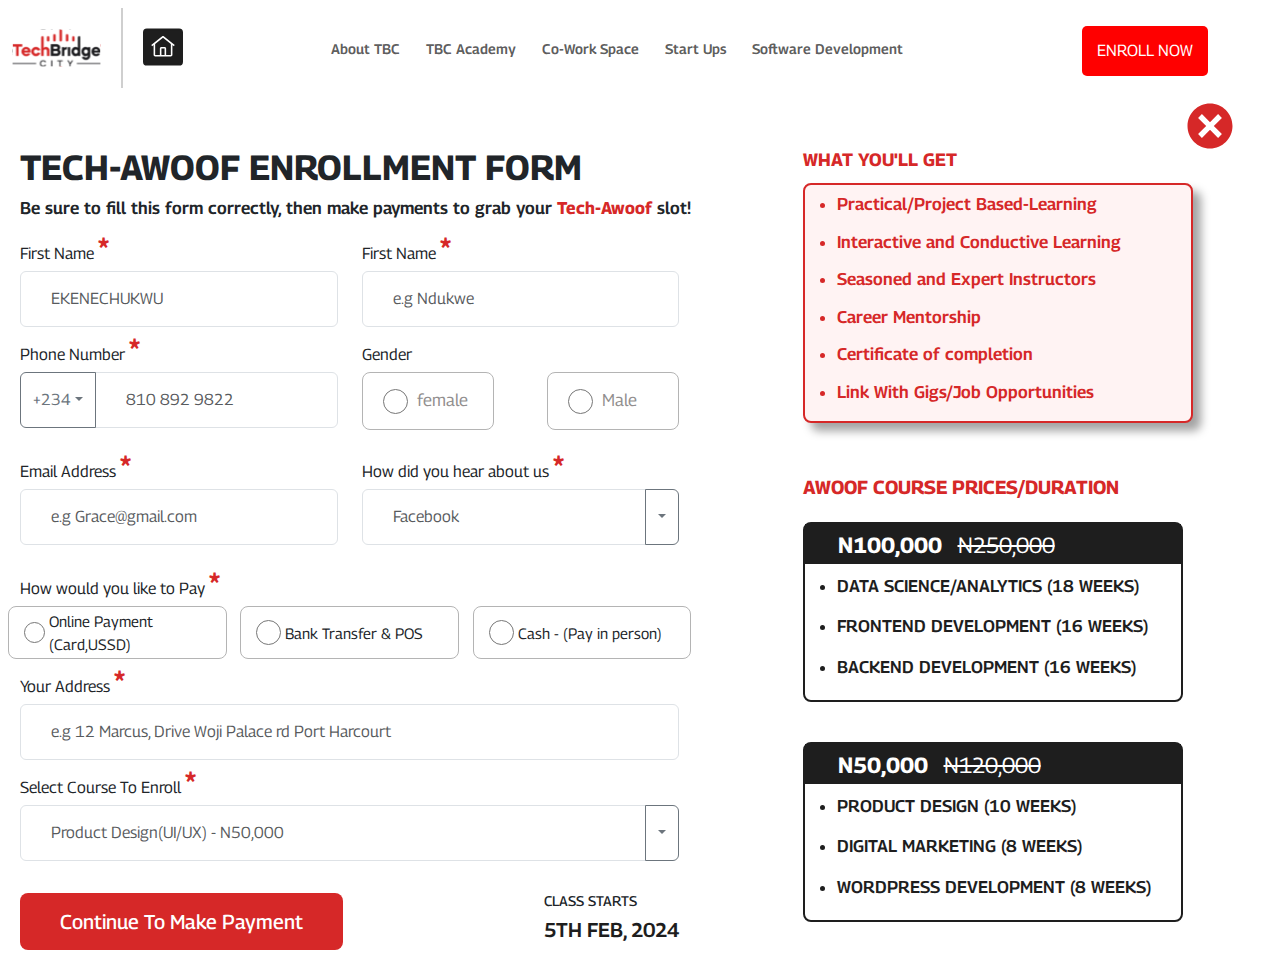
==== awoof.html @ 62640b0f "second modal done" ====
<!DOCTYPE html>
<html lang="en">
<head>
    <meta charset="UTF-8">
    <meta name="viewport" content="width=device-width, initial-scale=1.0">
    <title>Tech-Awoof Enrollment Form</title>
    <link rel="stylesheet" href="./assets/bootstrap/css/bootstrap.min.css" />
	<link rel="stylesheet" href="https://cdnjs.cloudflare.com/ajax/libs/font-awesome/4.7.0/css/font-awesome.min.css">
	<link rel="stylesheet" href="./assets/fontawesome-free-6.1.1-web/css/all.min.css">
    <link href='https://fonts.googleapis.com/css?family=Georama' rel='stylesheet'>
    <script src="https://cdn.jsdelivr.net/npm/@popperjs/core@2.11.8/dist/umd/popper.min.js" integrity="sha384-I7E8VVD/ismYTF4hNIPjVp/Zjvgyol6VFvRkX/vR+Vc4jQkC+hVqc2pM8ODewa9r" crossorigin="anonymous"></script>
    <script src="./assets/bootstrap/js/bootstrap.min.js"></script>
    
    <link rel="stylesheet" href="awoof.css">
    <!-- <link rel="stylesheet" type="text/css" href="./style.css"> -->
</head>
<body>
    <nav class="navbar navbar-expand-lg background">
		<div class="container-fluid">
		  <div class="logo-div"><img src="images/TBC logo.svg" class="logo"></div>
		  <div class="icon-div"><img src="images/Bottons.svg" class="home-icon"></div>
		  <button class="navbar-toggler" type="button" data-bs-toggle="collapse" data-bs-target="#navbarSupportedContent" aria-controls="navbarSupportedContent" aria-expanded="false" aria-label="Toggle navigation">
			<span class="navbar-toggler-icon"></span>
		  </button>
		  <div class="collapse navbar-collapse" id="navbarSupportedContent">
			<ul class="navbar-nav mx-auto mb-2 mb-lg-0">
			  <li class="nav-item">
				<a class="nav-link about" aria-current="page" href="#">About TBC</a>
			  </li>
			  <li class="nav-item">
				<a class="nav-link" href="#">TBC Academy</a>
			  </li>
			  </li>
			  <li class="nav-item">
				<a class="nav-link work-space" href="#">Co-Work Space</a>
			  </li>
			  <li class="nav-item">
				<a class="nav-link start-ups" href="#">Start Ups</a>
			  </li>
			  <li class="nav-item">
				<a class="nav-link software-dev" href="#">Software Development</a>
			  </li>
			</ul>
			<div class="button-div"><button class="button">ENROLL NOW</button></div>
		  </div>
		</div>
		
	</nav>

    <div class="main">
        <div class="section-one">
            <h3 class="awoof-form">TECH-AWOOF ENROLLMENT FORM</h3>
            <h5 class="awoof-sub-text">Be sure to fill this form correctly, then make payments to grab your <span class="inline-text">Tech-Awoof</span> slot!</h5>

            <div class="form-div">
                <form class="form">
                    <div class="row justify-content-between">
                        <div class="col-6">
                            <label for="fname" class="label">First Name <span class="star">*</span></label>
                            <input type="text" name="firstname" placeholder="EKENECHUKWU " class="firstname form-control">
                        </div>
                        <div class="col-6">
                            <label for="fname" class="label">First Name <span class="star">*</span></label>
                            <input type="text" name="lastname" placeholder="e.g Ndukwe " class="firstname form-control">
                        </div>

                        <div class="col-6">
                            <label for="fname" class="label">Phone Number <span class="star">*</span></label>
                            <div class="input-group mb-3">
                                <button class="btn btn-outline-secondary dropdown-toggle"type="button" data-bs-toggle="dropdown" aria-expanded="false">+234</button>
                                <ul class="dropdown-menu">
                                  <li><a class="dropdown-item" href="#">Action</a></li>
                                  <li><a class="dropdown-item" href="#">Another action</a></li>
                                  <li><a class="dropdown-item" href="#">Something else here</a></li>
                                  <li><hr class="dropdown-divider"></li>
                                  <li><a class="dropdown-item" href="#">Separated link</a></li>
                                </ul>
                                <input type="number" class="form-control" aria-label="Text input with dropdown button" placeholder="810 892 9822">
                              </div>  
                        </div>

                        <div class="col-6">
                            <label for="fname" class="label">Gender <span class="star hidden">*</span></label>

                            <div class="col-12 d-flex justify-content-between">
                                <div class=" col-5 gender-div">
                                    <input type="radio" name="gender" value="female" >
                                    <Span class="gender">female</Span>
                                </div>
                                <div class=" col-5 gender-div ">
                                    <input type="radio" name="gender" value="female" >
                                    <Span class="gender">Male</Span>
                                </div>
                            </div>

                        </div>

                        <div class="col-6">
                            <label for="fname" class="label">Email Address <span class="star">*</span></label>
                            <input type="email" name="email" placeholder="e.g Grace@gmail.com " class="email-input form-control">
                        </div>

                        <div class="col-6">
                            <label for="fname" class="label">How did you hear about us <span class="star">*</span></label>
                            <div class="input-group mb-3"> 
                                <input type="number" class="form-control" aria-label="Text input with dropdown button" placeholder="Facebook">
                                <button class="btn btn-outline-secondary dropdown-toggle"type="button" data-bs-toggle="dropdown" aria-expanded="false"></button>
                                <ul class="dropdown-menu">
                                  <li><a class="dropdown-item" href="#">IG</a></li>
                                  <li><a class="dropdown-item" href="#">Twitter</a></li>
                                  <li><a class="dropdown-item" href="#">Something else here</a></li>
                                  <li><hr class="dropdown-divider"></li>
                                  <li><a class="dropdown-item" href="#">Separated link</a></li>
                                </ul>
                               
                              </div>  
                        </div> 

                        <label for="fname" class="label">How would you like to Pay <span class="star">*</span></label>
                        <div class=" col-3 pay-div d-flex align-items-center" >
                            <input type="radio" name="gender" value="female" >
                            <Span class="payment-method ms-1">Online Payment (Card,USSD)</Span>
                        </div>
                        <div class=" col-3 pay-div d-flex align-items-center ">
                            <input type="radio" name="gender" value="female" >
                            <Span class="payment-method ms-1">Bank Transfer & POS</Span>
                        </div>
                        <div class=" col-3 pay-div d-flex align-items-center">
                            <input type="radio" name="gender" value="female" >
                            <Span class="payment-method ms-1">Cash - (Pay in person)</Span>
                        </div>

                         <div class="col-12">
                            <label for="fname" class="label">Your Address <span class="star">*</span></label>
                            <input type="text" name="firstname" placeholder="e.g 12 Marcus, Drive Woji Palace rd Port Harcourt " class="address form-control">
                        </div> 

                        <div class="col-12">
                            <label for="fname" class="label">Select Course To Enroll <span class="star">*</span></label>
                            <div class="input-group mb-3"> 
                                <input type="number" class="form-control" aria-label="Text input with dropdown button" placeholder="Product Design(UI/UX) - N50,000">
                                <button class="btn btn-outline-secondary dropdown-toggle"type="button" data-bs-toggle="dropdown" aria-expanded="false"></button>
                                <ul class="dropdown-menu">
                                  <li><a class="dropdown-item" href="#">Frontend Development</a></li>
                                  <li><a class="dropdown-item" href="#">Backend Development</a></li>
                                  <li><a class="dropdown-item" href="#">Data Science/Analytics</a></li>
                                  <li><a  class="dropdown-divider" href="#"></a></li>
                                  <li><a class="dropdown-item" href="#"></a></li>
                                </ul>
                               
                              </div>  
                        </div> 

                        <div class="d-flex justify-content-between mt-3">
                            <button class="continue-button">Continue To Make Payment</button>
                            <div class="">
                                <h5 class="starts">CLASS STARTS</h5>
                                <h4 class="starts-date">5TH FEB, 2024</h4>
                            </div>
                        </div>

                     </div>
                </form>
            </div>
        </div>

        <div class="section-two">
            <div class="close-div"><img src="images/Dell_fill.svg" class="close-icon"></div>
			
			<div class="offer">WHAT YOU'LL GET</div>
			<div class="offer-div">
				<div class="offer-card">
					<ul class="list-div">
						<li class="list">Practical/Project Based-Learning</li>
						<li class="list">Interactive and Conductive Learning</li>
						<li class="list">Seasoned and Expert Instructors</li>
						<li class="list">Career Mentorship</li>
						<li class="list">Certificate of completion</li>
						<li class="list">Link With Gigs/Job Opportunities</li>
					</ul>
				</div>
			</div>

            <div class="awoof-price">AWOOF COURSE PRICES/DURATION</div>
            <div class="awoof-course-div">
                <div class="course-amount"><span class="amount"> <b>N100,000</b></span> <s>N250,000</s> </div>
                <ul class="course-list-ul">
                    <li class="course-list">DATA SCIENCE/ANALYTICS (18 WEEKS)</li>
                    <li class="course-list">FRONTEND DEVELOPMENT (16 WEEKS) </li>
                    <li class="course-list">BACKEND DEVELOPMENT (16 WEEKS) </li>
                </ul>
            </div>

            <div class="awoof-course-div">
                <div class="course-amount"><span class="amount"><b>N50,000</b></span> <s>N120,000</s> </div>
                <ul class="course-list-ul">
                    <li class="course-list">PRODUCT DESIGN (10 WEEKS)</li>
                    <li class="course-list">DIGITAL MARKETING (8 WEEKS) </li>
                    <li class="course-list">WORDPRESS DEVELOPMENT (8 WEEKS) </li>
                </ul>
            </div>

        </div>

    </div>
</body>
</html>
---- awoof.css ----
body{
    font-family: Georama;
}
.navbar-collapse{
    padding-right: 60px;
}
.nav-link{
    font-size: 14px;
    font-weight: 600;
}
.nav-item{
    margin-right: 10px;
}
.icon-div{
    margin-left: 20px;
    padding-left: 20px;
    padding-top: 20px;
    width: 40px;
    border-left: 2px solid #cfcfcf;
    height: 80px;
}
.home-icon{
    width: 40px;
}
.button-div{
    margin-top: 15px;
}
.button{
    margin-top: -10px;
    background-color: red;
    color: white;
    padding: 13px 15px;
    border: none;
    text-align: center;
    display: inline-block;
    font-size: 16px;
    text-decoration: none;
    border-radius: 5px;
} 

.main{
    display: flex;
    /* background: purple; */
    min-height: 500px;
}
.section-one{
    width: 60%;
    padding-top: 50px;
    padding-left: 20px;
}
.awoof-form{
    font-size: 35px;
    font-weight: 700;
}
.awoof-sub-text{
    font-size: 17px;
    font-weight: 600;
    margin-top: 10px !important;
}
.form-div{
    width: 90%;
}
.inline-text{
    color: #d62828;
    font-weight: 700;
}
.label{
    font-size: 16px;
}
.star{
    font-size: 30px;
    font-weight: 700;
    color: #d62828;
}
.hidden{
    visibility: hidden;
}
input[type=text]{
    padding: 15px 30px;
    /* border-radius: 8px;
    color: #d62828;
    box-sizing: border-box;
    font-size: 17px;
    font-weight: 600; */
}
input[type=text]:focus{
    border: 3px solid #d62828;
}
input[type=number]{
    padding: 15px 30px;
    /* border-radius: 8px;
    color: #d62828;
    box-sizing: border-box;
    font-size: 17px;
    font-weight: 600; */
}
input::-webkit-outer-spin-button,
input::-webkit-inner-spin-button {
  -webkit-appearance: none;
  margin: 0;
}
.gender-div{
    border: 1px solid #b4b4b4;
    padding: 15px 20px;
    border-radius: 8px;
}
input[type="radio"]{
    height: 25px;
    width: 25px;
    vertical-align: middle;
}
.gender{
    font-size: 17px;
    margin-left: 5px;
    color: #918e8e;
}
.gender-div :focus{
    background: #fff3f3;
    border: 2px solid #d62828;
}
input[type=email]{
    padding: 15px 30px;
}
.col-3.pay-div{
    width: 32%;
}
.pay-div{
    border: 1px solid #b4b4b4;
    padding: 3px 15px;
    border-radius: 8px;
}
.payment-method{
    /* background: red; */
    font-size: 15px;
}
.address{
    padding: 15px 30px;
    /* width: 100%; */
}
.continue-button{
    padding: 5px 40px;
    background: #d62828;
    border: none;
    border-radius: 8px;
    text-decoration: none;
    color: #fff;
    font-weight: 500;
    font-size: 20px;
}
.starts{
    font-size: 14px;
}
.starts-date{
    font-weight: 600;
    color: #1e1e1e;
    font-size: 20px;
}
.section-two{
    width: 42%;
    padding-left: 50px;
}
.close-div{
    cursor: pointer;
    float: right;
    padding-right: 40px;
}
.close-icon{
    width: 60px;
}
.offer{
    color: #d62828;
    font-size: 18px;
    font-weight: 700;
    margin-top: 50px;
}
.offer-div{
    padding-top: 10px;
    min-height: 300px;
}
.offer-card{
    width: 390px;
    height: 240px;
    background: #fff3f3;
    padding-top: 5px;
    border: 2px solid #d62828;
    border-radius: 8px;
    box-shadow: 8px 8px 10px #a3a3a3;
}

.list{
    padding-top: 2px;
    margin-bottom: 10px;
    font-size: 17px;
    font-weight: 600;
    color: #d62828;
}
.awoof-price{
    color: #d62828;
    font-weight: 700;
    font-size: 19px;
    margin-bottom: 20px;
}
.awoof-course-div{
    width: 380px;
    height: 180px;
    border-radius: 8px;
    border: 2px solid #1e1e1e;
    margin-bottom: 40px;
}
.amount{
    margin-right: 10px;
}
.course-amount {
    background: #1e1e1e;
    color: #fff;
    height: 40px;
    padding-top: 5px;
    padding-left: 33px;
    /* text-align: center; */
    font-size: 22px;
}
.course-list-ul{
    margin-top: 10px;
}
.course-list{
    margin-bottom: 15px;
    font-size: 17px;
    font-weight: 600;
    color: #1e1e1e;
}
---- style.css ----
/* create a css variABLE CALLED "primary-color" */
:root{
    --primary-color: #d62828;
}
body{
    font-family: Georama;
}
.row>*{
    padding-left: 0!important;
    padding-right: 0!important;
}
.row{
    margin-left: 0!important;
    margin-right: 0!important;
}
a{
    text-decoration: none;
}
.navbar-toggler{
    color: transparent!important;
    border:none;
}

.navbar-toggler-icon{
    background-image: url(images/nav-menu.svg);
}
.background{
    height: 80px;
    /* background: red; */
}
.logo-div{
    padding-left: 40px;
}
.navbar-collapse{
    padding-right: 60px;
}
.nav-link{
    font-size: 14px;
    font-weight: 600;
}
.nav-item{
    margin-right: 10px;
}
.icon-div{
    margin-left: 20px;
    padding-left: 20px;
    padding-top: 20px;
    width: 40px;
    border-left: 2px solid #cfcfcf;
    height: 80px;
}
.home-icon{
    width: 40px;
}
.button-div{
    margin-top: 15px;
}
.button{
    margin-top: -10px;
    background-color: red;
    color: white;
    padding: 13px 15px;
    border: none;
    text-align: center;
    display: inline-block;
    font-size: 16px;
    text-decoration: none;
    border-radius: 5px;
}
 
.hero-image{
    float: right;
    margin-top: 20px;
    /* margin-left: 80px; */
    padding-left: 100px;
}
.hero-image img{
    width: 85%;
}
.hero-container{
    width: 100%;
    display: flex;
    background: #f8f8f8; 
    min-height: 500px;
    padding: 0 40px;
}
.hero-block{
    padding-top: 30px;
    /* width: 50%; */
    margin-top: 20px;
}

.date{
    background: rgba(214, 40, 40, 0.10);
    color: var(--primary-color);
    font-weight: 600;
    font-size: 18px;
    border-radius: 20px;
    padding: 8px 20px;
    margin-top: 10px;
}


.tech-career{
    margin-top: 20px;
    color: #37474f;
    font-size: 36px;
    font-weight: 600;
}

.sub-text{
    color: #7d7979;
    font-size: 24px;
    font-weight: 500;
}
.hero-button-div{
    display: flex;
    margin-top: 40px;
}
.enroll-button-div{
    margin-right: 20px;
}
.enroll-button, .testimonial-button{
    background-color: var(--primary-color);
    color: white;
    border: none;
    text-align: center;
    font-size: 18px;
    font-weight: 600;
    text-decoration: none;
    border-radius: 8px;
}
.enroll-button{
    padding: 9px 20px;
    align-items: center;
    /* padding: 12px 15px; */
    height: 50px;
    width: 180px;   
}
.testimonial-button{
    justify-content: center;
    color: red;
    border: 1px solid var(--primary-color);
    background: #fae7e7;
    height: 50px;
    width: 220px; 
    display: flex;
    align-items: center;
}
.play-icon{
    width: 25px;
}
.brands{
    width: 70%;
    justify-content: space-between;
}

.brands img{
    width: 90px;
}
.section{
    padding: 70px 40px 0px 40px!important;
}


.section-heading{
    font-size: 36px!important;
    font-weight: 600;
    margin-bottom: 50px;
}

/* Courses Section */
.parent-div-1{
    display: flex;
    min-height: 550px;
    /* width: 100%; */
    /* background-color: red; */
    position: relative;
}
 .product-card{
    background: #F0F0F0;
    border-radius: 10px;
    min-height: 350px;
    /* width: 100%; */
    position: relative;
    /* margin-right: 30px; */
     /* padding-left: 12px;  */
    
} 
.program-title{
    padding-top: 15px;
    color: var(--primary-color);
    font-size: 28px;
    font-weight: bold;
}
.text-sub{
    font-size: 14px;
    line-height: 24px;
    padding-top: 10px;
    font-weight: 600;
    color: #1e1e1e66;
}
.row{
    padding-bottom: 10px;
}

.course-key{
    font-size: 14px!important;
    margin-bottom: 4px!important;
}
.course-value{
    font-size: 14px!important;
}
.grey{
    color: #1e1e1e66;
    font-weight: 600;
}
.bold{
    color: black;
    font-weight: 600;
}


.level{
    font-size: 14px;
}
.money-div{
    display: flex;
}
.price-tag{
    font-size: 22px;
    font-weight: 600;
    margin-right: 10px;
}
.price{
    color: #1e1e1e66;
}
.course-button-div{
    padding-top: 15px;
}
.product-card-btn{
    border-radius: 5px;
    padding: 8px 8px;
    font-weight: 600;
    font-size: 13px;
    border: 1px solid black;
}
.course-button{
    background: #030303;
    color: #ffff;
    text-decoration: none;
    margin-right: 10px;
}
.course-button:hover{
    background: #c00000;
    color: #fff;
}
.learn-button{
    background: #f8f8f8;
    color: black;
}
.learn-button:hover {
    border: 2px solid#d61a1a;
}

.testimony-section{
    font-size: 32px;
    font-weight: 600;
}
.testimony-courses{
    background: #e2e2e2;
    width: 100%;
    display: flex;
    justify-content: center;
    align-items: center;
    border-bottom: 4px solid var(--primary-color);
    height: 100px;
    
    
    /* margin-right: 70px; */
}
.courses{
    font-size: 28px;
    color: #1e1e1e;
    font-weight: 600;
    padding: 10px 40px;
    height: 100%;
    cursor: pointer;
    display: flex;
    justify-content: center;
    align-items: center;
    flex-grow: 1;
    /* make all divs with this class equal and such that sum of their widths will fill up the parent */
    


}
.courses.active, .courses:hover{
    background: var(--primary-color);
    color: #f8f8f8;
}

.testimony-div{
    display: flex;
    justify-content: space-between;
}
.testimony-div:not(:has(.active)) {
    display: none;
}
.testimony-div.active {
    display: flex;
}
.course-testimony-section{
    display: flex;
    width: 100%;
    /* background-color: red; */
    /* padding-left: 40px; */
}
.background-vid{
    display: flex;
    justify-content: center;
    margin-top: 20px;
    background-image: url(images/Background\ 6.svg);
    width: 65%;
}
.arrow-left{
    margin: 110px 30px 0 10px;
    padding-top: 130px;
    padding-left: 40px;
    /* background: red; */
}
.testimonial-videos{
    width: 100%;
}
.vid{
    width: 70%;
    padding-top: 20px;
    display: flex;
    justify-content: center;
    align-items: center;
}
.arrow-right{
    margin: 110px 10px 0 30px;
    padding-top: 130px;
    /* background: yellow; */
}
.student-info{
    width: 35%;
    padding: 15px 20px;
    border-radius: 0px;
    border-left: 3px solid #c0c0c0;
    background-color: #f0f0f0;
    margin-top: 20px;  
    margin-left: 20px;
}

.student-image{
    width: 100%;
}
.name{
    padding-top: 10px;
    font-weight: 600;
}
.design-student{
    background: rgb(246, 250, 0);
    padding: 2px 10px;
    border-radius: 10px;
    font-weight: 500;
}
.react{
    padding-bottom: 10px;
    border-bottom: 1px solid #c0c0c0;
}
.social-media{
    width: 100px;
}
.product-button{
    background: var(--primary-color);
    color: #f8f8f8;
    border-radius: 8px;
    border: none;
    padding: 10px 20px;
}
.product-button:hover{
    background: #030303;
    color: #fff;
}

.offer-section{
    padding-bottom: 40px!important;
    margin-top: 40px;
    background: #030303;
    min-height: 250px;
    width: 100%;
    /* display: flex; */
}
.offer-list{
    display: flex;
    /* padding-top: 30px; */
    /* padding-left: 90px; */
    /* padding: 0 50px; */
    justify-content: center;
    text-align: center;
    
}
.offer-text{
    font-size: 23px;
    color: #f0f0f0;
    padding-top: 5px;
    padding-left: 30px;
}
.offer-div{
    /* margin-right: 100px; */
    padding: 0 30px;
    width: 25%;
}
.write-up{
    color: white;
    font-weight: 600;
    font-size: 16px;
    margin-top: 5px;
}
.offer-image{
    width: 60px
}
.top-project{
    min-height: 500px;
    padding-top: 40px;
    padding-left: 30px;
    /* padding-right: 30px; */
    /* display: flex; */
    /* width: 100%; */
}
.project-heading{
    padding-bottom: 30px;
    font-size: 30px;
    font-weight: 600;
}
.projects-parent{
    /* margin-left: 100px; */
    display: flex;
    justify-content: space-between;
    align-items: center;
    /* background: var(--primary-color); */
    margin-top: 30px;
    width: 100%;
}
.project-box{
    width: 32%!important;
}

.rectangle{
    background: #888888;
    width: 100%;
    height: 300px;
    border-radius: 8px;
}
.project-name{
    padding-top: 10px ;
    color: #060630;
    font-weight: 600;
    font-size: 18px;
}
.project-writeup{
    color:  #37474f;
    padding-bottom: 10px;
}
.view-project{
    border: none;
    padding: 10px 20px;
    border-radius: 5px;
    background-color: #1e1e25;
    color: #f8f8f8;
}
.footer-div{
    margin-top: 30px;
    height: 100px;
    background: #888888;
    display: flex;
    justify-content: center;
    text-align: center;
}

/* Course Detail Modal */

body{
    font-family: Georama;
}
.nav-link{
    font-size: 14px;
    font-weight: 500;
}
.button-div{
    margin-top: 15px;
}
.button{
    margin-top: -10px;
    background-color: red;
    color: white;
    padding: 13px 15px;
    border: none;
    text-align: center;
    display: inline-block;
    font-size: 16px;
    text-decoration: none;
    border-radius: 5px;
} 
.icon-div{
    margin-left: 20px;
    padding-left: 20px;
    padding-top: 20px;
    width: 40px;
    border-left: 2px solid #cfcfcf;
    height: 80px;
}
.home-icon{
    width: 40px;
}
.hero-pop-up{
    display: none;
    padding-top: 15px;
    width: 90%;
    position: fixed;
    right: 0;
    top: 0;
    background-color: #f8f8f8;
    border-left: 1px solid black;
    /* add a scrol bar to scroll vertically within this fixed div */
    overflow-y: scroll;
    max-height: 100vh;
    z-index: 100;
}
.block1{
    width: 58%;
    margin-top: 40px;
    padding-top: 10px;
    padding-left: 20px;
    min-height: 1100px;
}

.design-text{
    color: var(--primary-color);
    font-size: 33px;
    font-weight: 600;
    margin-bottom: 20px;
}
.course-type{
    padding: 10px 0px 0 20px;
    display: flex;
    justify-content: space-between;
    color: #ffff;
    background: rgb(30, 30, 30);
    width: 100%;
    height: 90px;
    border-radius: 10px;
}
.con{
    margin-right: 25px;
}
.sub{
    font-size: 13px;
    font-weight: 500;
    color: #808080;
}
.sub-text.mode{
    font-size: 14px;
    font-weight: 500;
    color: white;
}
.learning-goals{
    margin-top: 30px;
    color: var(--primary-color);
    font-size: 25px;
    font-weight: 600;
}
.goals-div{
    width: 100%;
    min-height: 300px;
    display: flex;
    flex-wrap: wrap;
    justify-content: space-between;

}
.goals-container{
    width: 47%;
    align-items: center;
    display: flex;
    font-size: 12px;
    font-weight: 500;
    color: #808080;
    height: 100px;
    margin-top: -10px;
}

.learn-icon{
    width: 50px;
}
.container-text{
    margin-left: 10px;
    width: 280px;
}
.curriculum{
    display: flex;
    justify-content: space-between;
    align-items: center;
}
.course{
    color: var(--primary-color);
    font-size: 25px;
    font-weight: 600;
}
.download-tag{
    font-size: 19px;
    color: #4b4b4b;
    font-weight: 600;
    text-decoration: underline;
}
.card-div{
    /* background: var(--primary-color); */
    width: 100%;
    min-height: 550px;
    padding-top: 20px;
    display: flex;
   justify-content: space-between;
    flex-wrap: wrap;
    /* margin-bottom: 5px */
}
.card{
    align-items: center;
    text-align: center;
    width: 32%;
    height: 249px;
    border: none;
    background: #dddddd;
    padding-top: 20px;
}
.card-icon{
    margin-bottom: 10px;
}
.user-text{
    font-size: 14px;
    font-weight: 600;
}
.card-text{
    font-size: 13px;
}
.block2{
    width: 50%;
    padding-left: 30px;
    margin-top: 40px;
    padding-top: 10px;
    padding-right: 20px;
    min-height: 1100px;
    position: relative;
}


.block-2-enroll{
    margin-top: 72px;
}

.close-panel{
    height: 50px;
    width: 100%;
    position: fixed;
    top: 0;
    background-color: rgba(42, 10, 10, 0.2);
    z-index: 10000;
}

.close-div{
    height: 50px;
    width: 18%;
    top: 0;
    cursor: pointer;
    float: right;
    padding-right: 40px;
    position: absolute;
    right: 0;
    margin-top: -5px;
}
.close-icon{
    width: 60px;
}
/* .enroll-button-div{
    margin-top: 110px;
    padding-left: 50px;
    
} */
.enroll-button{
    background: var(--primary-color);
    border: none;
    padding: 12px 24px;
    color: #fff;
    border-radius: 5px;
    font-size: 19px;
    font-weight: 500;
}
.offer{
    color: var(--primary-color);
    font-size: larger;
    font-weight: 600;
    margin-top: 50px;
}

#hand-holding-phone{
    /* pin this img tag to the extreem left of the screen */
    position: absolute;
    right: 0;
    bottom: 0;
    height: 550px; 
}

.offer-div{
    padding-top: 10px;
    min-height: 350px;
    padding-left: 50px;
}
.offer-card{
    width: 386px;
    height: 264px;
    background: #fff3f3;
    border: 2px solid var(--primary-color);
    border-radius: 8px;
    box-shadow: 8px 8px 10px #a3a3a3;
}
.list-div{
    margin-top: 20px;
}
.list{
    margin-bottom: 10px;
    font-size: 18px;
    font-weight: 600;
    color: var(--primary-color);
}
.footer-div{
    margin-top: 30px;
    height: 100px;
    background: #888888;
    display: flex;
    justify-content: center;
    text-align: center;
}

@keyframes slideInFromRight {
    0% {
      transform: translateX(100%);
    }
    100% {
      transform: translateX(0);
    }
  }

  @keyframes slideOutToRight {
    0% {
      transform: translateX(0);
    }
    100% {
      transform: translateX(-100%);
    }
  }
  
  #hero-pop-up {
    animation: slideInFromRight 0.5s ease-in-out;
  }
  #hero-pop-up.slide-out {
    animation: slideOutToRight 0.5s ease-in-out;
  }
@media screen and (max-width: 1200px){
    .date{
        font-size: 16px;
    }
    .tech-career {
        color: #37474f;
        font-size: 30px;
    }
    .sub-text {
        font-size: 20px;
    }
   
    .enroll-button, .testimonial-button{
        padding: 10px 20px;
        font-size: 16px;
    }

    /* Courses Section */
    .program-title{
        font-size: 24px;
        font-weight: bold;
    }

    .product-card-btn{
        padding: 7px 5px;
    }
    .course-button{
        margin-right: 6px;
    }

    .price-tag{
        font-size: 20px;
    }

    /* Course Detail modal */
    .design-text{
        font-size: 28px;
    }
    .sub{
        font-size: 12px;
    }
    .sub-text.mode{
        font-size: 12px;
    }

    .offer-card{
        width: 100%;
    }

    .list{
        font-size: 16px;
    }

    #hand-holding-phone{
        height: 480px;
    }
    
}
@media screen and (max-width: 1080px){
    .hero-image img{
        width: 85%;
    }
    .course-button{
        width: 100%;
    }
    .learn-button{
        width: 100%;
    }

    .text-sub{
        font-size: 12px;
        line-height: 20px;
    }
    .card-div .card{
        height: 220px;
    }
    .user-text{
        font-size: 12px;
    }
    .card-text{
        font-size: 12px;
    }
}

@media screen and (max-width: 992px){
    .logo-div{
        padding-left: 20px;
    }
    .hero-container, .section{
        padding-left: 20px;
        padding-right: 20px;
    }
    
    .tech-career {
        font-size: 24px;
    }
    .sub-text {
        font-size: 16px;
    }
    .hero-image{
        padding-left: 120px;
    }
    .hero-image img{
        width: 80%;
    }
    .enroll-button, .testimonial-button{
        height: 45px;
        padding: 8px 16px;
        font-size: 15px;
    }
    .enroll-button{
        width: 150px;   
    }
    .testimonial-button{
        width: 200px; 
    }

    /* Courses Section  */
    .product-card-btn{
        padding: 8px 7px;
        font-size: 12px;
        /* border: 1px solid black; */
    }
    .course-button{
        width: 60%;
    }
    .learn-button{
        width: 34%;
    }
    
    .vid{
        width: 80%;
    }
    .write-up {
        font-size: 15px;
    }

    .design-text{
        font-size: 28px;
    }
    .sub{
        font-size: 11px;
    }
    .sub-text.mode{
        font-size: 11px;
    }
    .goals-container{
        width: 48%;
    }
    .offer-card{
        width: 100%;
        height: 230px;
    }
    .card-div .card {
        padding-right: 3px;
        padding-left: 3px;
        height: 249px;
    }
    .card-text{
       font-size: 11px; 
    }

    .list{
        font-size: 15px;
    }

    #hand-holding-phone{
        height: 480px;
    }
}

@media screen and (max-width: 902px){
    .hero-image{
        padding-left: 80px;
    }
    .hero-image img{
        width: 80%;
    }
    .courses{
        font-size: 22px;
    }

    .rectangle{
        height: 200px;
    }

    .project-name{
        font-size: 16px;
    }
    .project-writeup{
        font-size: 14px;
    }

    .view-project{
        padding: 7px 15px;
    }

    /* Course detail modal */
    #hero-pop-up{
        flex-direction: column;
        max-height: 100vh;

    }
    .block1{
        width: 100%!important;
    }
    
    .course-type{
        width: 90%;
    }
    .sub{
        font-size: 14px;
    }
    .sub-text.mode{
        font-size: 15px;
    }
    .goals-container{
        margin-top: -15px;
    }
    .container-text{
        font-size: 15px;
    }

    .curriculum{
        width: 95%;
    }
    .card-div{
        width: 95%;
    }
    .card-text{
        font-size: 14px;
    }
    .block2{
        width: 100%!important;
        min-height: 500px;
    }
    .block-2-enroll{
        margin-top: 0px;
        width: 100%;
        min-height: 40px;
    }
    .block-2-enroll .enroll-button{
        width: 50%!important;
        position: relative;
        display: block;
    }
    .offer-card{
        width: 40%;
        float: left;
    }
    #hand-holding-phone{
        right: 0;
        bottom: 0;
        /* width: 40%; */
        float:right;
        height: 450px; 
    }
    
}
@media screen and (max-width: 844px){
    .date{
        font-size: 14px;
    }
    .tech-career {
        font-size: 26px;
    }
    .sub-text {
        font-size: 17px;
    }
    
    .offer-div{
        padding: 0 10px;
    }
    .write-up {
        font-size: 14px;
    }
    .enroll-button, .testimonial-button{
        padding: 8px 16px;
        font-size: 14px;
    }

    .hero-image{
        padding-left: 90px;
    }
    .hero-image img{
        width: 100%;
    }
    .testimony-div{
        flex-direction: column;
    }
    .background-vid{
        width: 100%;
    }
    .vid{
        width: 70%;
        padding: 30px;
    }
    .student-info{
        width: 100%;
        border-left: none;
        margin-left: 0;
        padding: 0 0 15px 0;
        border-top-right-radius: 32px!important;
        border-top-left-radius: 32px!important;
    }
    .student-data{
        padding: 15px 20px;
    }

    /* Course detail modal */
    .offer-card{
        width: 50%;
        height: 230px;
    }
}

@media screen and (max-width: 780px){
    .hero-image{
        padding-left: 50px;
    }
}

@media screen and (max-width: 768px){
    .logo-div{
        padding-left: 70px;
    }
    
    .hero-container, .section{
        padding-left:30px!important;
        padding-right:30px!important;
    }
    .hero-container{
        flex-direction: column;
        padding-top: 20px!important;
    }
    
    .section-heading{
        font-size: 30px!important;
    }

    .date{
        font-size: 17px;
    }
    .tech-career {
        font-size: 29px;
    }
    .sub-text {
        font-size: 19px;
    }
    .hero-image{
        padding-left: 0;
    }
    .hero-image img{
        width: 50%;
        display: block;
        margin-left: auto;
        margin-right: auto;
        
    }

    .hero-button-div{
        justify-content: center;
    }

    .brands{
        width: 80%;
        justify-content: space-around;
        margin-left: auto;
        margin-right: auto;
        margin-top: 20px;
    }
    
    .brands img{
        width: 80px;
    }

    /* Courses Section */
    .product-card-btn{
        padding: 8px 6px;
        font-size: 12px;
        border: 1px solid black;
    }
    .course-button{
        width: 63%;
        margin-right: 5px;
    }
    .learn-button{
        width: 33%;
    }

    .program-title{
        font-size: 22px;
    }
    .testimony-courses{
        /* display: block; */
        flex-direction: column;
        min-height: 300px;
    }
    .courses{
        height: 30%;
        width: 100%;
        justify-content:start;
        font-size: 28px;
    }
    /* Course detail modal */
    .close-div{
        
        margin-right: 10px;
    }
    .sub-text.mode, .sub{
        font-size: 13px;
    }
    .container-text{
        font-size: 13px;
    }
    .card-text{
        font-size: 12px;
    }
    #hand-holding-phone{
       
        height: 400px; 
    }
}
@media screen and (max-width: 706px){
    .program-title{
        font-size: 20px;
    }

    /* Courses Section */
    .product-card-btn{
        padding: 8px 8px;
        font-size: 14px;
        border: 1px solid black;
    }
    .course-button{
        width: 100%;
        /* margin-right: 5px; */
    }
    .learn-button{
        width: 100%;
    }

    .testimony-courses{
        min-height: 200px;
    }
    .offer-image{
        width: 50px;
    }
    .write-up{
        font-size: 13px;
    }
}
@media screen and (max-width: 660px){
    .hero-container, .section{
        padding-left:25px!important;
        padding-right:25px!important;
    }

    /* Courses Section */
    .text-sub{
        line-height: 17px;
    }
    .price-tag{
        font-size: 18px;
    }

    .course-value{
        font-size: 12px!important;
    }

    /* Course detail modal */

    .course-type{
        width: 98%;
    }
    .sub-text.mode, .sub{
        font-size: 11px;
    }
    .container-text{
        font-size: 11px;
    }
    .offer-card{
        width: 55%;
        height: 240px;
    }

    .block2{
        min-height: 400px;
    }
    #hand-holding-phone{
       
        height: 350px; 
    }
}

@media screen and (max-width: 576px){
    .logo-div{
        padding-left: 20px;
    }
    .hero-container, .section{
        padding-left:20px!important;
        padding-right:20px!important;
    }
    
    /* Courses Section */
    .product-card-btn{
        padding: 8px 8px;
        font-size: 14px;
        border: 1px solid black;
    }
    .course-button{
        width: 63%;
        /* margin-right: 5px; */
    }
    .learn-button{
        width: 32%;
    }
    .offer-list{
        flex-wrap: wrap;
        justify-content: space-between;
    }
    .offer-div{
        width: 50%;
        margin-bottom: 40px;
    }

    .write-up{
        font-size: 12px;
        margin-top: 20px;
    }
    .projects-parent{
        justify-content: space-evenly;
        flex-wrap: wrap;
    }
    
    .project-box{
        width: 100%!important;
        margin-bottom: 50px;
    }
    /* Course detail modal */
    .close-div{
        
        margin-right: 30px;
    }
    .block1{
        min-height: 1300px;
    }
    .course-type{
        flex-wrap: wrap;
        height: 150px;
    }
    .con{
        width: 40%;
        margin-top: 10px;

    }
    .goals-container{
        width: 100%;
    }
    .container-text{
        font-size: 14px;
    }
    .download-tag{
        font-size: 14px;
    }
    .modal-sub-headings{
        font-size: 23px;
    }
    .block-2-enroll .enroll-button{
        width: 100%!important;
        font-size: 16px;
    }
    .offer-card{
        width: 65%;
    }
    .list{
        font-size: 13px;
    }
    #hand-holding-phone{
        height: 230px;
    }
}

@media screen and (max-width: 480px){
    .block1{
        min-height: 1550px;
    }
    .card-div .card{
        width: 45%;
        margin-bottom: 10px;
    }
}
@media screen and (max-width: 456px){
    .date{
        font-size: 16px;
    }
    .tech-career {
        font-size: 25px;
    }
    .sub-text {
        font-size: 17px;
    }
    

    .hero-button-div{
        justify-content: start;
    }

    .enroll-button, .testimonial-button{
        height: 40px;
        font-size: 14px;
    }
    .enroll-button{
        width: 130px;   
    }
    .testimonial-button{
        width: 185px; 
    }

    .brands{
        width: 100%;
    }

     /* Courses Section */

     .design-text{
        font-size: 22px;
     }
     .product-card-btn{
        padding: 8px 6px;
        font-size: 10px;
    }

    .course-button{
        width: 61%;
        margin-right: 0px!important;
    }
    .learn-button{
        width: 33%;
    }

    .courses{
        
        font-size: 22px;
    }

    .vid{
        width: 100%;
    }
    /* Course detail modal */
    .block2{
        min-height: 800px;
    }

    .offer-card{
        width: 100%;
    }
    .card-text{
        font-size: 12px;
    }
    #hand-holding-phone{
        height: 400px;
    }
    .curriculum{
        flex-direction: column;
        align-items: start;

    }
    .modal-sub-headings{
        font-size: 20px;
    }
    
}

@media screen and (max-width: 380px){
    .date{
        font-size: 14px;
    }
    .tech-career {
        font-size: 23px;
    }
    .sub-text {
        font-size: 15px;
    }

    .enroll-button, .testimonial-button{
        height: 50px;
        /* padding: 8px 16px; */
        font-size: 16px;
    }
    .enroll-button{
        
        width: 120px;
        padding: 9px 12px;
        font-size: 14px;  
    }
    .testimonial-button{
        width: 180px;
        padding: 9px 12px;
        font-size: 14px;
    }

    .brands img{
        width: 70px;
    }

    .courses{
        
        font-size: 18px;
    }
    
     /* Courses Section */
     /* .product-card-btn{
        padding: 8px 8px;
        font-size: 13px;
    }

    .course-button{
        width: 1001%;
        margin-right: 0px!important;
    }
    .learn-button{
        width: 33%;
    } */
}

@media screen and (max-width: 360px){
    .hero-button-div{
        display: block;
        width: 100%;
    }
    .enroll-button, .testimonial-button{
        font-size: 14px;
    }
    .enroll-button-div{
        margin-right: 0px;
        margin-bottom: 12px;
    }
    .enroll-button{
        width: 100%;
        padding: 0px; 
        margin-right: 0px!important;
    }
    .testimonial-button{
        width: 100%;
        padding: 0px;
    }

    .sub, .sub-text.mode{
        font-size: 10px;
    }
    

}

@media screen and (max-width: 352px){
    .parent-div-1 .col-11{
        width: 100%!important;
    }
    /* Course detail modal */
    .course-type{
        font-size: 12px;
        padding-left: 10px;
    }
    .con{
        width: 48%;
        margin-right: 5px;
    }
    .card-div .card{
        width: 49%;
    }
}

@media screen and (max-width: 325px){
    .product-card-btn{
        padding: 8px 8px;
        font-size: 12px;
    }

    .course-button{
        width: 100%;
    }
    .learn-button{
        width: 100%;
    }   
}

@media screen and (max-width: 320px){
    .block1{
        min-height: 2320px!important;
    }
    .card-div .card{
        width: 100%;
    }
}
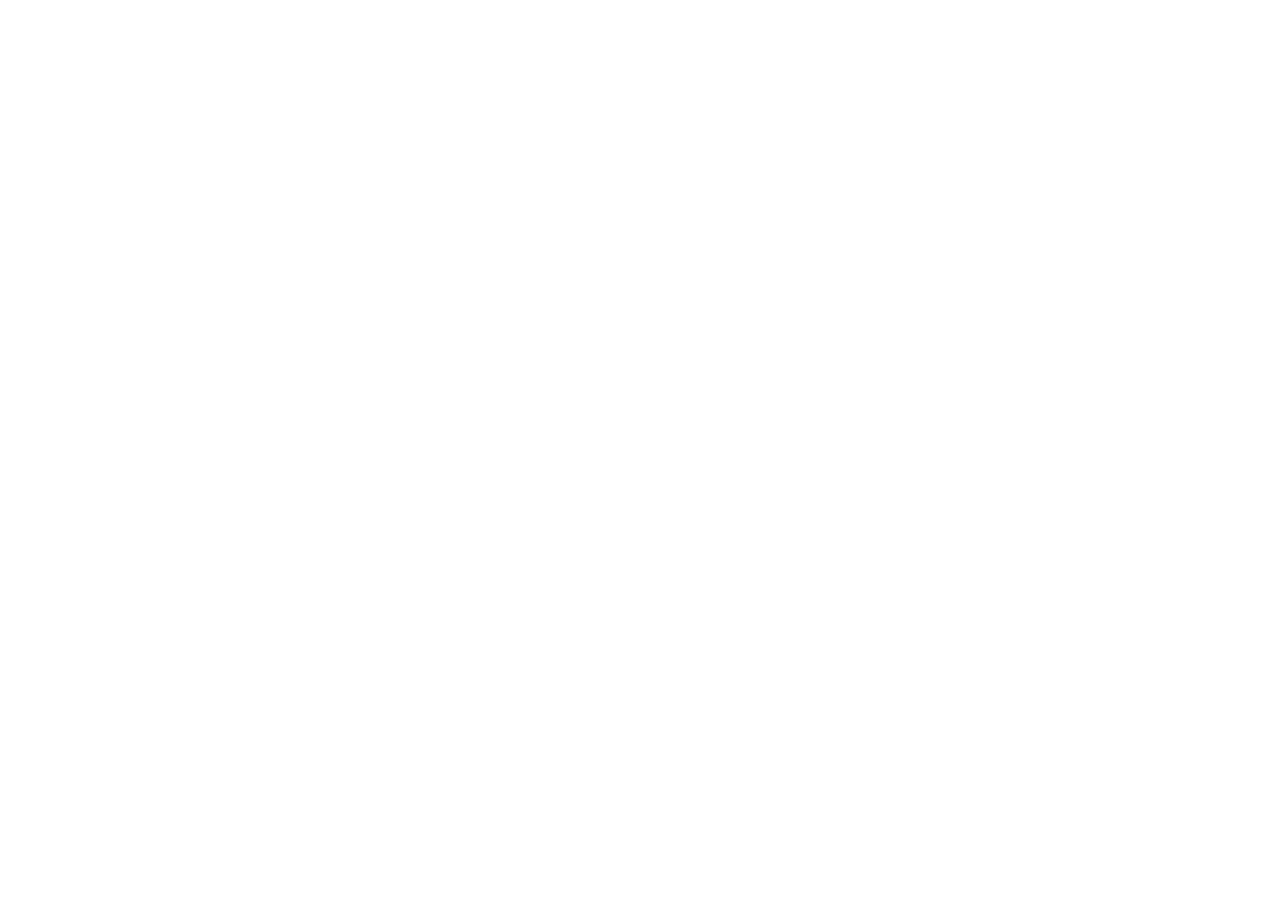
==== commit 48e2d817: "completed enrolment modal" ====
--- a/awoof.html
+++ b/awoof.html
@@ -1,65 +1,47 @@
 <!DOCTYPE html>
 <html lang="en">
 <head>
-    <meta charset="UTF-8">
-    <meta name="viewport" content="width=device-width, initial-scale=1.0">
-    <title>Tech-Awoof Enrollment Form</title>
-    <link rel="stylesheet" href="./assets/bootstrap/css/bootstrap.min.css" />
+    <meta charset="utf-8">
+	<meta name="viewport" content="width=device-width, initial-scale=1">
+	<title>Task</title>
+
+	<!-- <link rel="stylesheet" href="https://cdn.jsdelivr.net/npm/bootstrap@5.3.2/dist/css/bootstrap.min.css"> -->
+	<link rel="stylesheet" href="./assets/bootstrap/css/bootstrap.min.css" />
+    <link rel="stylesheet" href="" />
 	<link rel="stylesheet" href="https://cdnjs.cloudflare.com/ajax/libs/font-awesome/4.7.0/css/font-awesome.min.css">
 	<link rel="stylesheet" href="./assets/fontawesome-free-6.1.1-web/css/all.min.css">
-    <link href='https://fonts.googleapis.com/css?family=Georama' rel='stylesheet'>
-    <script src="https://cdn.jsdelivr.net/npm/@popperjs/core@2.11.8/dist/umd/popper.min.js" integrity="sha384-I7E8VVD/ismYTF4hNIPjVp/Zjvgyol6VFvRkX/vR+Vc4jQkC+hVqc2pM8ODewa9r" crossorigin="anonymous"></script>
-    <script src="./assets/bootstrap/js/bootstrap.min.js"></script>
+	
+	<link rel="stylesheet" type="text/css" href="./css/style.css">
+	<!-- Fonts -->
+	<link href='https://fonts.googleapis.com/css?family=Georama' rel='stylesheet'>
+	<link rel="stylesheet" href="./assets/owl-carousel/docs/assets/owlcarousel/assets/owl.carousel.min.css">
+    <link rel="stylesheet" href="./assets/owl-carousel/docs/assets/owlcarousel/assets/owl.theme.default.min.css">
+	<script src="./assets/bootstrap/js/bootstrap.min.js"></script>
+	<script src="./assets/owl-carousel/docs/assets/vendors/jquery.min.js"></script>
+    <script src="./assets/owl-carousel/docs/assets/owlcarousel/owl.carousel.js"></script>
     
-    <link rel="stylesheet" href="awoof.css">
-    <!-- <link rel="stylesheet" type="text/css" href="./style.css"> -->
+    <!-- <link rel="stylesheet" href="awoof.css"> -->
+    <link rel="stylesheet" type="text/css" href="./style.css">
 </head>
 <body>
-    <nav class="navbar navbar-expand-lg background">
-		<div class="container-fluid">
-		  <div class="logo-div"><img src="images/TBC logo.svg" class="logo"></div>
-		  <div class="icon-div"><img src="images/Bottons.svg" class="home-icon"></div>
-		  <button class="navbar-toggler" type="button" data-bs-toggle="collapse" data-bs-target="#navbarSupportedContent" aria-controls="navbarSupportedContent" aria-expanded="false" aria-label="Toggle navigation">
-			<span class="navbar-toggler-icon"></span>
-		  </button>
-		  <div class="collapse navbar-collapse" id="navbarSupportedContent">
-			<ul class="navbar-nav mx-auto mb-2 mb-lg-0">
-			  <li class="nav-item">
-				<a class="nav-link about" aria-current="page" href="#">About TBC</a>
-			  </li>
-			  <li class="nav-item">
-				<a class="nav-link" href="#">TBC Academy</a>
-			  </li>
-			  </li>
-			  <li class="nav-item">
-				<a class="nav-link work-space" href="#">Co-Work Space</a>
-			  </li>
-			  <li class="nav-item">
-				<a class="nav-link start-ups" href="#">Start Ups</a>
-			  </li>
-			  <li class="nav-item">
-				<a class="nav-link software-dev" href="#">Software Development</a>
-			  </li>
-			</ul>
-			<div class="button-div"><button class="button">ENROLL NOW</button></div>
-		  </div>
-		</div>
-		
-	</nav>
+   
 
     <div class="main">
+        <div class="close-panel">
+			<div class="close-div" onclick="toggleModal('hero-pop-up')"><img src="images/Dell_fill.svg" class="close-icon"></div>
+		</div>
         <div class="section-one">
-            <h3 class="awoof-form">TECH-AWOOF ENROLLMENT FORM</h3>
-            <h5 class="awoof-sub-text">Be sure to fill this form correctly, then make payments to grab your <span class="inline-text">Tech-Awoof</span> slot!</h5>
+            <h3 class="enrollment-section-heading">TECH-AWOOF ENROLLMENT FORM</h3>
+            <h5 class="enrollment-section-heading-instruction">Be sure to fill this form correctly, then make payments to grab your <span class="inline-text">Tech-Awoof</span> slot!</h5>
 
             <div class="form-div">
                 <form class="form">
                     <div class="row justify-content-between">
-                        <div class="col-6">
+                        <div class="col-6 pe-3">
                             <label for="fname" class="label">First Name <span class="star">*</span></label>
                             <input type="text" name="firstname" placeholder="EKENECHUKWU " class="firstname form-control">
                         </div>
-                        <div class="col-6">
+                        <div class="col-6 ps-3">
                             <label for="fname" class="label">First Name <span class="star">*</span></label>
                             <input type="text" name="lastname" placeholder="e.g Ndukwe " class="firstname form-control">
                         </div>
@@ -165,23 +147,23 @@
         </div>
 
         <div class="section-two">
-            <div class="close-div"><img src="images/Dell_fill.svg" class="close-icon"></div>
+            <!-- <div class="close-div"><img src="images/Dell_fill.svg" class="close-icon"></div> -->
 			
 			<div class="offer">WHAT YOU'LL GET</div>
-			<div class="offer-div">
-				<div class="offer-card">
-					<ul class="list-div">
-						<li class="list">Practical/Project Based-Learning</li>
-						<li class="list">Interactive and Conductive Learning</li>
-						<li class="list">Seasoned and Expert Instructors</li>
-						<li class="list">Career Mentorship</li>
-						<li class="list">Certificate of completion</li>
-						<li class="list">Link With Gigs/Job Opportunities</li>
-					</ul>
-				</div>
+			
+            <div class="offer-card mt-3">
+				<ul class="list-div">
+					<li class="list">Practical/Project Based-Learning</li>
+					<li class="list">Interactive and Conductive Learning</li>
+					<li class="list">Seasoned and Expert Instructors</li>
+					<li class="list">Career Mentorship</li>
+					<li class="list">Certificate of completion</li>
+					<li class="list">Link With Gigs/Job Opportunities</li>
+				</ul>
 			</div>
+			
 
-            <div class="awoof-price">AWOOF COURSE PRICES/DURATION</div>
+            <div class="awoof-price mt-5">AWOOF COURSE PRICES/DURATION</div>
             <div class="awoof-course-div">
                 <div class="course-amount"><span class="amount"> <b>N100,000</b></span> <s>N250,000</s> </div>
                 <ul class="course-list-ul">
--- a/css/style.css
+++ b/css/style.css
@@ -0,0 +1,1854 @@
+/* create a css variABLE CALLED "primary-color" */
+:root{
+    --primary-color: #d62828;
+}
+body{
+    font-family: Georama;
+}
+/* .row>*{
+    padding-left: 0!important;
+    padding-right: 0!important;
+} */
+.row{
+    margin-left: 0!important;
+    margin-right: 0!important;
+}
+
+.pe-3{
+    padding-right: 1rem!important;
+}
+.ps-3{
+    padding-left: 1rem!important;
+}
+a{
+    text-decoration: none;
+}
+.navbar-toggler{
+    color: transparent!important;
+    border:none;
+}
+
+.navbar-toggler-icon{
+    background-image: url(../images/nav-menu.svg);
+}
+.background{
+    height: 80px;
+    /* background: red; */
+}
+.logo-div{
+    padding-left: 40px;
+}
+.navbar-collapse{
+    padding-right: 60px;
+}
+.nav-link{
+    font-size: 14px;
+    font-weight: bold;
+    text-transform: uppercase;
+}
+.nav-item{
+    margin-right: 10px;
+}
+.icon-div{
+    margin-left: 20px;
+    padding-left: 20px;
+    padding-top: 20px;
+    width: 40px;
+    border-left: 2px solid #cfcfcf;
+    height: 80px;
+}
+.home-icon{
+    width: 40px;
+}
+.button-div{
+    margin-top: 15px;
+}
+.button{
+    margin-top: -10px;
+    background-color: red;
+    color: white;
+    padding: 13px 15px;
+    border: none;
+    text-align: center;
+    display: inline-block;
+    font-size: 16px;
+    text-decoration: none;
+    border-radius: 5px;
+}
+ 
+.hero-image{
+    float: right;
+    margin-top: 20px;
+    /* margin-left: 80px; */
+    padding-left: 100px;
+}
+.hero-image img{
+    width: 85%;
+}
+.hero-container{
+    width: 100%;
+    display: flex;
+    background: #f8f8f8; 
+    min-height: 500px;
+    padding: 0 40px;
+}
+.hero-block{
+    padding-top: 30px;
+    /* width: 50%; */
+    margin-top: 20px;
+}
+
+.date{
+    background: rgba(214, 40, 40, 0.10);
+    color: var(--primary-color);
+    font-weight: 600;
+    font-size: 18px;
+    border-radius: 20px;
+    padding: 8px 20px;
+    margin-top: 10px;
+}
+
+
+.tech-career{
+    margin-top: 20px;
+    color: #37474f;
+    font-size: 36px;
+    font-weight: 600;
+}
+
+.sub-text{
+    color: #7d7979;
+    font-size: 24px;
+    font-weight: 500;
+}
+.hero-button-div{
+    display: flex;
+    margin-top: 40px;
+}
+.enroll-button-div{
+    margin-right: 20px;
+}
+.enroll-button, .testimonial-button{
+    background-color: var(--primary-color);
+    color: white;
+    border: none;
+    text-align: center;
+    font-size: 18px;
+    font-weight: 600;
+    text-decoration: none;
+    border-radius: 8px;
+}
+.enroll-button{
+    padding: 9px 20px;
+    align-items: center;
+    /* padding: 12px 15px; */
+    height: 50px;
+    width: 180px;   
+}
+.testimonial-button{
+    justify-content: center;
+    color: red;
+    border: 1px solid var(--primary-color);
+    background: #fae7e7;
+    height: 50px;
+    width: 220px; 
+    display: flex;
+    align-items: center;
+}
+.play-icon{
+    width: 25px;
+}
+.brands{
+    width: 70%;
+    justify-content: space-between;
+}
+
+.brands img{
+    width: 90px;
+}
+.section{
+    padding: 70px 40px 0px 40px!important;
+}
+
+
+.section-heading{
+    font-size: 36px!important;
+    font-weight: 600;
+    margin-bottom: 50px;
+}
+
+/* Courses Section */
+.parent-div-1{
+    display: flex;
+    min-height: 550px;
+    /* width: 100%; */
+    /* background-color: red; */
+    position: relative;
+}
+ .product-card{
+    background: #F0F0F0;
+    border-radius: 10px;
+    min-height: 350px;
+    /* width: 100%; */
+    position: relative;
+    /* margin-right: 30px; */
+     /* padding-left: 12px;  */
+    
+} 
+.program-title{
+    padding-top: 15px;
+    color: var(--primary-color);
+    font-size: 28px;
+    font-weight: bold;
+}
+.text-sub{
+    font-size: 14px;
+    line-height: 24px;
+    padding-top: 10px;
+    font-weight: 600;
+    color: #1e1e1e66;
+}
+.row{
+    padding-bottom: 10px;
+}
+
+.course-key{
+    font-size: 14px!important;
+    margin-bottom: 4px!important;
+}
+.course-value{
+    font-size: 14px!important;
+}
+.grey{
+    color: #1e1e1e66;
+    font-weight: 600;
+}
+.bold{
+    color: black;
+    font-weight: 600;
+}
+
+
+.level{
+    font-size: 14px;
+}
+.money-div{
+    display: flex;
+}
+.price-tag{
+    font-size: 22px;
+    font-weight: 600;
+    margin-right: 10px;
+}
+.price{
+    color: #1e1e1e66;
+}
+.course-button-div{
+    padding-top: 15px;
+}
+.product-card-btn{
+    border-radius: 5px;
+    padding: 8px 8px;
+    font-weight: 600;
+    font-size: 13px;
+    border: 1px solid black;
+}
+.course-button{
+    background: #030303;
+    color: #ffff;
+    text-decoration: none;
+    margin-right: 10px;
+}
+.course-button:hover{
+    background: #c00000;
+    color: #fff;
+}
+.learn-button{
+    background: #f8f8f8;
+    color: black;
+}
+.learn-button:hover {
+    border: 2px solid#d61a1a;
+}
+
+.testimony-section{
+    font-size: 32px;
+    font-weight: 600;
+}
+.testimony-courses{
+    background: #e2e2e2;
+    width: 100%;
+    display: flex;
+    justify-content: center;
+    align-items: center;
+    border-bottom: 4px solid var(--primary-color);
+    height: 100px;
+    
+    
+    /* margin-right: 70px; */
+}
+.courses{
+    font-size: 28px;
+    color: #1e1e1e;
+    font-weight: 600;
+    padding: 10px 40px;
+    height: 100%;
+    cursor: pointer;
+    display: flex;
+    justify-content: center;
+    align-items: center;
+    flex-grow: 1;
+    /* make all divs with this class equal and such that sum of their widths will fill up the parent */
+    
+
+
+}
+.courses.active, .courses:hover{
+    background: var(--primary-color);
+    color: #f8f8f8;
+}
+
+.testimony-div{
+    display: flex;
+    justify-content: space-between;
+}
+.testimony-div:not(:has(.active)) {
+    display: none;
+}
+.testimony-div.active {
+    display: flex;
+}
+.course-testimony-section{
+    display: flex;
+    width: 100%;
+    /* background-color: red; */
+    /* padding-left: 40px; */
+}
+.background-vid{
+    display: flex;
+    justify-content: center;
+    margin-top: 20px;
+    background-image: url(../images/Background\ 6.svg);
+    width: 65%;
+}
+.arrow-left{
+    margin: 110px 30px 0 10px;
+    padding-top: 130px;
+    padding-left: 40px;
+    /* background: red; */
+}
+.testimonial-videos{
+    width: 130%!important;
+    
+}
+.vid{
+    width: 70%;
+    padding-top: 20px;
+    display: flex;
+    justify-content: center;
+    align-items: center;
+}
+.arrow-right{
+    margin: 110px 10px 0 30px;
+    padding-top: 130px;
+    /* background: yellow; */
+}
+.student-info{
+    width: 35%;
+    padding: 15px 20px;
+    border-radius: 0px;
+    border-left: 3px solid #c0c0c0;
+    background-color: #f0f0f0;
+    margin-top: 20px;  
+    margin-left: 20px;
+}
+
+.student-image{
+    width: 100%;
+}
+.name{
+    padding-top: 10px;
+    font-weight: 600;
+}
+.design-student{
+    background: rgb(246, 250, 0);
+    padding: 2px 10px;
+    border-radius: 10px;
+    font-weight: 500;
+}
+.react{
+    padding-bottom: 10px;
+    border-bottom: 1px solid #c0c0c0;
+}
+.social-media{
+    width: 100px;
+}
+.product-button{
+    background: var(--primary-color);
+    color: #f8f8f8;
+    border-radius: 8px;
+    border: none;
+    padding: 10px 20px;
+}
+.product-button:hover{
+    background: #030303;
+    color: #fff;
+}
+
+.offer-section{
+    padding-bottom: 40px!important;
+    margin-top: 40px;
+    background: #030303;
+    min-height: 250px;
+    width: 100%;
+    /* display: flex; */
+}
+.offer-list{
+    display: flex;
+    /* padding-top: 30px; */
+    /* padding-left: 90px; */
+    /* padding: 0 50px; */
+    justify-content: center;
+    text-align: center;
+    
+}
+.offer-text{
+    font-size: 23px;
+    color: #f0f0f0;
+    padding-top: 5px;
+    padding-left: 30px;
+}
+.offer-carrier{
+    /* margin-right: 100px; */
+    padding: 0 30px;
+    width: 25%;
+}
+.write-up{
+    color: white;
+    font-weight: 600;
+    font-size: 16px;
+    margin-top: 5px;
+}
+.offer-image{
+    width: 60px
+}
+.top-project{
+    min-height: 500px;
+    padding-top: 40px;
+    padding-left: 30px;
+    /* padding-right: 30px; */
+    /* display: flex; */
+    /* width: 100%; */
+}
+.project-heading{
+    padding-bottom: 30px;
+    font-size: 30px;
+    font-weight: 600;
+}
+.projects-parent{
+    /* margin-left: 100px; */
+    display: flex;
+    justify-content: space-between;
+    align-items: center;
+    /* background: var(--primary-color); */
+    margin-top: 30px;
+    width: 100%;
+}
+.project-box{
+    width: 32%!important;
+}
+
+.rectangle{
+    background: #888888;
+    width: 100%;
+    height: 300px;
+    border-radius: 8px;
+}
+.project-name{
+    padding-top: 10px ;
+    color: #060630;
+    font-weight: 600;
+    font-size: 18px;
+}
+.project-writeup{
+    color:  #37474f;
+    padding-bottom: 10px;
+}
+.view-project{
+    border: none;
+    padding: 10px 20px;
+    border-radius: 5px;
+    background-color: #1e1e25;
+    color: #f8f8f8;
+}
+.footer-div{
+    margin-top: 30px;
+    height: 100px;
+    background: #888888;
+    display: flex;
+    justify-content: center;
+    text-align: center;
+}
+
+/* Course Detail Modal */
+
+
+.button-div{
+    margin-top: 15px;
+}
+.button{
+    margin-top: -10px;
+    background-color: red;
+    color: white;
+    padding: 13px 15px;
+    border: none;
+    text-align: center;
+    display: inline-block;
+    font-size: 16px;
+    text-decoration: none;
+    border-radius: 5px;
+} 
+.icon-div{
+    margin-left: 20px;
+    padding-left: 20px;
+    padding-top: 20px;
+    width: 40px;
+    border-left: 2px solid #cfcfcf;
+    height: 80px;
+}
+.home-icon{
+    width: 40px;
+}
+.hero-pop-up, .main{
+    display: none;
+    padding-top: 15px;
+    width: 90%;
+    position: fixed;
+    justify-content: space-between;
+    right: 0;
+    top: 0;
+    background-color: #f8f8f8;
+    border-left: 1px solid black;
+    /* add a scrol bar to scroll vertically within this fixed div */
+    overflow-y: scroll;
+    max-height: 100vh;
+    z-index: 100;
+}
+.block1{
+    width: 58%;
+    margin-top: 40px;
+    padding-top: 10px;
+    padding-left: 20px;
+    min-height: 1100px;
+}
+
+.design-text{
+    color: var(--primary-color);
+    font-size: 33px;
+    font-weight: 600;
+    margin-bottom: 20px;
+}
+.course-type{
+    padding: 10px 0px 0 20px;
+    display: flex;
+    justify-content: space-between;
+    color: #ffff;
+    background: rgb(30, 30, 30);
+    width: 100%;
+    height: 90px;
+    border-radius: 10px;
+}
+.con{
+    margin-right: 25px;
+}
+.sub{
+    font-size: 13px;
+    font-weight: 500;
+    color: #808080;
+}
+.sub-text.mode{
+    font-size: 14px;
+    font-weight: 500;
+    color: white;
+}
+.learning-goals{
+    margin-top: 30px;
+    color: var(--primary-color);
+    font-size: 25px;
+    font-weight: 600;
+}
+.goals-div{
+    width: 100%;
+    min-height: 200px;
+    display: flex;
+    flex-wrap: wrap;
+    justify-content: space-between;
+
+}
+.goals-container{
+    width: 47%;
+    align-items: center;
+    display: flex;
+    font-size: 12px;
+    font-weight: 500;
+    color: #808080;
+    min-height: 50px;
+    margin-top: -10px;
+}
+
+.learn-icon{
+    width: 50px;
+}
+.container-text{
+    margin-left: 10px;
+    width: 280px;
+}
+.curriculum{
+    display: flex;
+    justify-content: space-between;
+    align-items: center;
+}
+.course{
+    color: var(--primary-color);
+    font-size: 25px;
+    font-weight: 600;
+}
+.download-tag{
+    font-size: 19px;
+    color: #4b4b4b;
+    font-weight: 600;
+    text-decoration: underline;
+}
+.card-div{
+    /* background: var(--primary-color); */
+    width: 100%;
+    min-height: 550px;
+    padding-top: 20px;
+    display: flex;
+   justify-content: space-between;
+    flex-wrap: wrap;
+    /* margin-bottom: 5px */
+}
+.card{
+    align-items: center;
+    text-align: center;
+    width: 32%;
+    height: 249px;
+    border: none;
+    background: #dddddd;
+    padding-top: 20px;
+}
+.card-icon{
+    margin-bottom: 10px;
+}
+.user-text{
+    font-size: 14px;
+    font-weight: 600;
+}
+.card-text{
+    font-size: 13px;
+}
+.block2{
+    width: 40%;
+    padding-left: 30px;
+    margin-top: 40px;
+    padding-top: 10px;
+    padding-right: 20px;
+    min-height: 1100px;
+    position: relative;
+}
+
+
+.block-2-enroll{
+    margin-top: 72px;
+}
+
+.close-panel{
+    height: 50px;
+    width: 100%;
+    position: fixed;
+    top: 0;
+    background-color: rgba(42, 10, 10, 0.2);
+    z-index: 10000;
+}
+
+.close-div{
+    height: 50px;
+    width: 18%;
+    top: 0;
+    cursor: pointer;
+    float: right;
+    padding-right: 40px;
+    position: absolute;
+    right: 0;
+    margin-top: -5px;
+}
+.close-icon{
+    width: 60px;
+}
+/* .enroll-button-div{
+    margin-top: 110px;
+    padding-left: 50px;
+    
+} */
+.enroll-button{
+    background: var(--primary-color);
+    border: none;
+    padding: 12px 24px;
+    color: #fff;
+    border-radius: 5px;
+    font-size: 19px;
+    font-weight: 500;
+}
+.offer{
+    color: var(--primary-color);
+    font-size: larger;
+    font-weight: 600;
+    margin-top: 50px;
+}
+
+#hand-holding-phone{
+    /* pin this img tag to the extreem left of the screen */
+    position: absolute;
+    right: 0;
+    bottom: 0;
+    height: 550px; 
+}
+
+.offer-div{
+    padding-top: 10px;
+    min-height: 350px;
+    padding-left: 50px;
+}
+.offer-card{
+    width: 386px;
+    height: 264px;
+    background: #fff3f3;
+    border: 2px solid var(--primary-color);
+    border-radius: 8px;
+    box-shadow: 8px 8px 10px #a3a3a3;
+}
+.list-div{
+    margin-top: 20px;
+}
+.list{
+    margin-bottom: 10px;
+    font-size: 18px;
+    font-weight: 600;
+    color: var(--primary-color);
+}
+.footer-div{
+    margin-top: 30px;
+    height: 100px;
+    background: #888888;
+    display: flex;
+    justify-content: center;
+    text-align: center;
+}
+
+@keyframes slideInFromRight {
+    0% {
+      transform: translateX(100%);
+    }
+    100% {
+      transform: translateX(0);
+    }
+  }
+
+  @keyframes slideOutToRight {
+    0% {
+      transform: translateX(0);
+    }
+    100% {
+      transform: translateX(-100%);
+    }
+  }
+  
+  #hero-pop-up {
+    animation: slideInFromRight 0.5s ease-in-out;
+  }
+  #hero-pop-up.slide-out {
+    animation: slideOutToRight 0.5s ease-in-out;
+  }
+
+
+
+  /* Enrollment modal */
+  
+.main{
+    /* display: flex; */
+    /* background: purple; */
+    /* min-height: 600px; */
+    padding-bottom: 20px;
+}
+.section-one{
+    width: 60%;
+    padding-top: 50px;
+    padding-left: 20px;
+}
+.section-one, .section-two{
+    margin-bottom: 20px;
+}
+.enrollment-section-heading{
+    font-size: 35px;
+    font-weight: 700;
+}
+.enrollment-section-heading-instruction{
+    font-size: 17px;
+    font-weight: 600;
+    margin-top: 10px !important;
+}
+.form-div{
+    width: 90%;
+}
+.inline-text{
+    color: #d62828;
+    font-weight: 700;
+}
+.label{
+    font-size: 16px;
+}
+.star{
+    font-size: 30px;
+    font-weight: 700;
+    color: #d62828;
+}
+.hidden{
+    visibility: hidden;
+}
+input[type=text]{
+    padding: 15px 30px;
+    /* border-radius: 8px;
+    color: #d62828;
+    box-sizing: border-box;
+    font-size: 17px;
+    font-weight: 600; */
+}
+input[type=text]:focus{
+    border: 3px solid #d62828;
+}
+input[type=number]{
+    padding: 15px 30px;
+    /* border-radius: 8px;
+    color: #d62828;
+    box-sizing: border-box;
+    font-size: 17px;
+    font-weight: 600; */
+}
+input::-webkit-outer-spin-button,
+input::-webkit-inner-spin-button {
+  -webkit-appearance: none;
+  margin: 0;
+}
+.gender-div{
+    border: 1px solid #b4b4b4;
+    padding: 15px 10px;
+    border-radius: 8px;
+    display: flex;
+}
+input[type="radio"]{
+    height: 25px;
+    width: 25px;
+    vertical-align: middle;
+}
+.gender{
+    font-size: 17px;
+    margin-left: 5px;
+    color: #918e8e;
+}
+.gender-div :focus{
+    background: #fff3f3;
+    border: 2px solid #d62828;
+}
+input[type=email]{
+    padding: 15px 30px;
+}
+.col-3.pay-div{
+    width: 32%;
+}
+.pay-div{
+    border: 1px solid #b4b4b4;
+    padding: 3px 15px;
+    border-radius: 8px;
+}
+.payment-method{
+    /* background: red; */
+    font-size: 15px;
+}
+.address{
+    padding: 15px 30px;
+    /* width: 100%; */
+}
+.continue-button{
+    padding: 5px 40px;
+    background: #d62828;
+    border: none;
+    border-radius: 8px;
+    text-decoration: none;
+    color: #fff;
+    font-weight: 500;
+    font-size: 20px;
+}
+.starts{
+    font-size: 14px;
+}
+.starts-date{
+    font-weight: 600;
+    color: #1e1e1e;
+    font-size: 20px;
+}
+.section-two{
+    width: 42%;
+    padding-left: 50px;
+}
+.close-div{
+    cursor: pointer;
+    float: right;
+    padding-right: 40px;
+}
+
+
+.list{
+    padding-top: 2px;
+    margin-bottom: 10px;
+    font-size: 17px;
+    font-weight: 600;
+    color: #d62828;
+}
+.awoof-price{
+    color: #d62828;
+    font-weight: 700;
+    font-size: 19px;
+    margin-bottom: 20px;
+}
+.awoof-course-div{
+    width: 386px;
+    height: 180px;
+    border-radius: 8px;
+    border: 2px solid #1e1e1e;
+    margin-bottom: 40px;
+}
+.amount{
+    margin-right: 10px;
+}
+.course-amount {
+    background: #1e1e1e;
+    color: #fff;
+    height: 40px;
+    padding-top: 5px;
+    padding-left: 33px;
+    /* text-align: center; */
+    font-size: 22px;
+}
+.course-list-ul{
+    margin-top: 10px;
+}
+.course-list{
+    margin-bottom: 15px;
+    font-size: 17px;
+    font-weight: 600;
+    color: #1e1e1e;
+}
+
+
+@media screen and (max-width: 1200px){
+    .date{
+        font-size: 16px;
+    }
+    .tech-career {
+        color: #37474f;
+        font-size: 30px;
+    }
+    .sub-text {
+        font-size: 20px;
+    }
+   
+    .enroll-button, .testimonial-button{
+        padding: 10px 20px;
+        font-size: 16px;
+    }
+
+    /* Courses Section */
+    .program-title{
+        font-size: 24px;
+        font-weight: bold;
+    }
+
+    .product-card-btn{
+        padding: 7px 5px;
+    }
+    .course-button{
+        margin-right: 6px;
+    }
+
+    .price-tag{
+        font-size: 20px;
+    }
+
+    /* Course Detail modal */
+    .design-text{
+        font-size: 28px;
+    }
+    .sub{
+        font-size: 12px;
+    }
+    .sub-text.mode{
+        font-size: 12px;
+    }
+
+    .offer-card{
+        width: 100%;
+    }
+
+    .list{
+        font-size: 16px;
+    }
+
+    #hand-holding-phone{
+        height: 480px;
+    }
+    
+    /* Enrollment Form Modal */
+    .enrollment-section-heading{
+        font-size: 30px;
+    }
+    .enrollment-section-heading-instruction{
+        font-size: .85rem;
+    }
+    .input-group .btn{
+        padding: 6px 8px;
+    }
+    .section-one .form-control,  .gender, .payment-method{
+        font-size: 13px!important;
+    }
+
+    .section-one .form-control{
+        padding: 15px 20px;
+    }
+
+    .gender{
+        font-size: 14px;
+    }
+
+    input[type="radio"]{
+        height: 20px;
+    }
+    .continue-button{
+        padding: 5px 20px;
+    }
+
+    .awoof-course-div, .offer-card{
+        width: 95%;
+    }
+}
+@media screen and (max-width: 1080px){
+    .hero-image img{
+        width: 85%;
+    }
+    .course-button{
+        width: 100%;
+    }
+    .learn-button{
+        width: 100%;
+    }
+
+    .testimonial-videos{
+        width: 120%!important;
+        
+    }
+
+    .text-sub{
+        font-size: 12px;
+        line-height: 20px;
+    }
+    .card-div .card{
+        height: 220px;
+    }
+    .user-text{
+        font-size: 12px;
+    }
+    .card-text{
+        font-size: 12px;
+    }
+
+    /* Enrollment Modal */
+
+    .course-list{
+        font-size: 14px;
+    }
+}
+
+@media screen and (max-width: 992px){
+    .logo-div{
+        padding-left: 20px;
+    }
+    .hero-container, .section{
+        padding-left: 20px;
+        padding-right: 20px;
+    }
+    
+    .tech-career {
+        font-size: 24px;
+    }
+    .sub-text {
+        font-size: 16px;
+    }
+    .hero-image{
+        padding-left: 120px;
+    }
+    .hero-image img{
+        width: 80%;
+    }
+    .enroll-button, .testimonial-button{
+        height: 45px;
+        padding: 8px 16px;
+        font-size: 15px;
+    }
+    .enroll-button{
+        width: 150px;   
+    }
+    .testimonial-button{
+        width: 200px; 
+    }
+
+    /* Courses Section  */
+    .product-card-btn{
+        padding: 8px 7px;
+        font-size: 12px;
+        /* border: 1px solid black; */
+    }
+    .course-button{
+        width: 60%;
+    }
+    .learn-button{
+        width: 34%;
+    }
+    
+    .vid{
+        width: 80%;
+    }
+    .write-up {
+        font-size: 15px;
+    }
+
+    .design-text{
+        font-size: 28px;
+    }
+    .sub{
+        font-size: 11px;
+    }
+    .sub-text.mode{
+        font-size: 11px;
+    }
+    .goals-container{
+        width: 48%;
+    }
+    .offer-card{
+        width: 100%;
+        height: 230px;
+    }
+
+    .section-two .offer-card{
+        width: 95%;
+        height: 230px;
+    }
+
+   
+    .card-div .card {
+        padding-right: 3px;
+        padding-left: 3px;
+        height: 249px;
+    }
+    .card-text{
+       font-size: 11px; 
+    }
+
+    .list{
+        font-size: 15px;
+    }
+
+    #hand-holding-phone{
+        height: 480px;
+    }
+
+    /* Enrollment Modal */
+    .main{
+        flex-wrap: wrap;
+    }
+    .section-one, .section-two{
+        width: 100%;
+    }
+    .pay-div{
+        padding: 15px 10px;
+    }
+
+}
+
+@media screen and (max-width: 902px){
+    .hero-image{
+        padding-left: 80px;
+    }
+    .hero-image img{
+        width: 80%;
+    }
+    .courses{
+        font-size: 22px;
+    }
+
+    .rectangle{
+        height: 200px;
+    }
+
+    .project-name{
+        font-size: 16px;
+    }
+    .project-writeup{
+        font-size: 14px;
+    }
+
+    .view-project{
+        padding: 7px 15px;
+    }
+
+    /* Course detail modal */
+    #hero-pop-up{
+        flex-direction: column;
+        max-height: 100vh;
+
+    }
+    .block1{
+        width: 100%!important;
+    }
+    
+    .course-type{
+        width: 90%;
+    }
+    .sub{
+        font-size: 14px;
+    }
+    .sub-text.mode{
+        font-size: 15px;
+    }
+    .goals-container{
+        margin-top: -15px;
+    }
+    .container-text{
+        font-size: 15px;
+    }
+
+    .curriculum{
+        width: 95%;
+    }
+    .card-div{
+        width: 95%;
+    }
+    .card-text{
+        font-size: 14px;
+    }
+    .block2{
+        width: 100%!important;
+        min-height: 500px;
+    }
+    .block-2-enroll{
+        margin-top: 0px;
+        width: 100%;
+        min-height: 40px;
+    }
+    .block-2-enroll .enroll-button{
+        width: 50%!important;
+        position: relative;
+        display: block;
+    }
+    .offer-card{
+        width: 40%;
+        float: left;
+    }
+
+    .section-two .offer-card{
+        width: 95%;
+        float: none!important;
+    }
+    #hand-holding-phone{
+        right: 0;
+        bottom: 0;
+        /* width: 40%; */
+        float:right;
+        height: 450px; 
+    }
+
+    /* Enrollment Modal */
+
+    .section-one, .section-two{
+      margin-bottom: 0px!important;
+    }
+    
+}
+@media screen and (max-width: 844px){
+    .date{
+        font-size: 14px;
+    }
+    .tech-career {
+        font-size: 26px;
+    }
+    .sub-text {
+        font-size: 17px;
+    }
+    
+    .offer-carrier{
+        padding: 0 10px;
+    }
+    .write-up {
+        font-size: 14px;
+    }
+    .enroll-button, .testimonial-button{
+        padding: 8px 16px;
+        font-size: 14px;
+    }
+
+    .hero-image{
+        padding-left: 90px;
+    }
+    .hero-image img{
+        width: 100%;
+    }
+    .testimony-div{
+        flex-direction: column;
+    }
+    .background-vid{
+        width: 100%;
+    }
+    .vid{
+        width: 70%;
+        padding: 30px;
+    }
+    .student-info{
+        width: 100%;
+        border-left: none;
+        margin-left: 0;
+        padding: 0 0 15px 0;
+        border-top-right-radius: 32px!important;
+        border-top-left-radius: 32px!important;
+    }
+    .student-data{
+        padding: 15px 20px;
+    }
+
+    /* Course detail modal */
+    .offer-card{
+        width: 50%;
+        height: 230px;
+    }
+}
+
+@media screen and (max-width: 780px){
+    .hero-image{
+        padding-left: 50px;
+    }
+}
+
+@media screen and (max-width: 768px){
+    .logo-div{
+        padding-left: 70px;
+    }
+    
+    .hero-container, .section{
+        padding-left:30px!important;
+        padding-right:30px!important;
+    }
+    .hero-container{
+        flex-direction: column;
+        padding-top: 20px!important;
+    }
+    
+    .section-heading{
+        font-size: 30px!important;
+    }
+
+    .date{
+        font-size: 17px;
+    }
+    .tech-career {
+        font-size: 29px;
+    }
+    .sub-text {
+        font-size: 19px;
+    }
+    .hero-image{
+        padding-left: 0;
+    }
+    .hero-image img{
+        width: 50%;
+        display: block;
+        margin-left: auto;
+        margin-right: auto;
+        
+    }
+
+    .hero-button-div{
+        justify-content: center;
+    }
+
+    .brands{
+        width: 80%;
+        justify-content: space-around;
+        margin-left: auto;
+        margin-right: auto;
+        margin-top: 20px;
+    }
+    
+    .brands img{
+        width: 80px;
+    }
+
+    /* Courses Section */
+    .product-card-btn{
+        padding: 8px 6px;
+        font-size: 12px;
+        border: 1px solid black;
+    }
+    .course-button{
+        width: 63%;
+        margin-right: 5px;
+    }
+    .learn-button{
+        width: 33%;
+    }
+
+    .program-title{
+        font-size: 22px;
+    }
+    .testimony-courses{
+        /* display: block; */
+        flex-direction: column;
+        min-height: 300px;
+    }
+    .courses{
+        height: 30%;
+        width: 100%;
+        justify-content:start;
+        font-size: 28px;
+    }
+    /* Course detail modal */
+    .close-div{
+        
+        margin-right: 10px;
+    }
+    .sub-text.mode, .sub{
+        font-size: 13px;
+    }
+    .container-text{
+        font-size: 13px;
+    }
+    .card-text{
+        font-size: 12px;
+    }
+    #hand-holding-phone{
+       
+        height: 400px; 
+    }
+}
+@media screen and (max-width: 706px){
+    .program-title{
+        font-size: 20px;
+    }
+
+    /* Courses Section */
+    .product-card-btn{
+        padding: 8px 8px;
+        font-size: 14px;
+        border: 1px solid black;
+    }
+    .course-button{
+        width: 100%;
+        /* margin-right: 5px; */
+    }
+    .learn-button{
+        width: 100%;
+    }
+
+    .testimony-courses{
+        min-height: 200px;
+    }
+    .offer-image{
+        width: 50px;
+    }
+    .write-up{
+        font-size: 13px;
+    }
+}
+@media screen and (max-width: 660px){
+    .hero-container, .section{
+        padding-left:25px!important;
+        padding-right:25px!important;
+    }
+
+    /* Courses Section */
+    .text-sub{
+        line-height: 17px;
+    }
+    .price-tag{
+        font-size: 18px;
+    }
+
+    .course-value{
+        font-size: 12px!important;
+    }
+
+    /* Course detail modal */
+
+    .course-type{
+        width: 98%;
+    }
+    .sub-text.mode, .sub{
+        font-size: 11px;
+    }
+    .container-text{
+        font-size: 11px;
+    }
+    .offer-card{
+        width: 55%;
+        height: 240px;
+    }
+
+    .block2{
+        min-height: 400px;
+    }
+    #hand-holding-phone{
+       
+        height: 350px; 
+    }
+}
+
+@media screen and (max-width: 576px){
+    .logo-div{
+        padding-left: 20px;
+    }
+    .hero-container, .section{
+        padding-left:20px!important;
+        padding-right:20px!important;
+    }
+    
+    /* Courses Section */
+    .product-card-btn{
+        padding: 8px 8px;
+        font-size: 14px;
+        border: 1px solid black;
+    }
+    .course-button{
+        width: 63%;
+        /* margin-right: 5px; */
+    }
+    .learn-button{
+        width: 32%;
+    }
+    .offer-list{
+        flex-wrap: wrap;
+        justify-content: space-between;
+    }
+    .offer-carrier{
+        width: 50%;
+        margin-bottom: 40px;
+    }
+
+    .write-up{
+        font-size: 12px;
+        margin-top: 20px;
+    }
+    .projects-parent{
+        justify-content: space-evenly;
+        flex-wrap: wrap;
+    }
+    
+    .project-box{
+        width: 100%!important;
+        margin-bottom: 50px;
+    }
+    /* Course detail modal */
+    .close-div{
+        
+        margin-right: 30px;
+    }
+    .block1{
+        min-height: 1300px;
+    }
+    .course-type{
+        flex-wrap: wrap;
+        height: 150px;
+    }
+    .con{
+        width: 40%;
+        margin-top: 10px;
+
+    }
+    .goals-container{
+        width: 100%;
+    }
+    .container-text{
+        font-size: 14px;
+    }
+    .download-tag{
+        font-size: 14px;
+    }
+    .modal-sub-headings{
+        font-size: 23px;
+    }
+    .block-2-enroll .enroll-button{
+        width: 100%!important;
+        font-size: 16px;
+    }
+    .offer-card{
+        width: 65%;
+    }
+    .list{
+        font-size: 13px;
+    }
+    #hand-holding-phone{
+        height: 230px;
+    }
+
+    /* Enrollment Modal */
+    .section-two{
+        padding-left: 20px!important;
+    }
+    .enrollment-section-heading{
+        font-size: 1.3rem;
+    }
+    /* .enrollment-section-heading-instruction{
+        font-size: .7rem;
+    } */
+
+    .main .label{
+        font-size: 14px;
+    }
+    .main .star{
+        font-size: 25px;
+    }
+}
+
+@media screen and (max-width: 480px){
+    .block1{
+        min-height: 1550px;
+    }
+    .card-div .card{
+        width: 45%;
+        margin-bottom: 10px;
+    }
+}
+@media screen and (max-width: 456px){
+    .date{
+        font-size: 16px;
+    }
+    .tech-career {
+        font-size: 25px;
+    }
+    .sub-text {
+        font-size: 17px;
+    }
+    
+
+    .hero-button-div{
+        justify-content: start;
+    }
+
+    .enroll-button, .testimonial-button{
+        height: 40px;
+        font-size: 14px;
+    }
+    .enroll-button{
+        width: 130px;   
+    }
+    .testimonial-button{
+        width: 185px; 
+    }
+
+    .brands{
+        width: 100%;
+    }
+
+     /* Courses Section */
+
+     .design-text{
+        font-size: 22px;
+     }
+     .product-card-btn{
+        padding: 8px 6px;
+        font-size: 10px;
+    }
+
+    .course-button{
+        width: 61%;
+        margin-right: 0px!important;
+    }
+    .learn-button{
+        width: 33%;
+    }
+
+    .courses{
+        
+        font-size: 22px;
+    }
+
+    .vid{
+        width: 100%;
+    }
+    /* Course detail modal */
+    .block2{
+        min-height: 800px;
+    }
+
+    .offer-card{
+        width: 100%;
+    }
+    .card-text{
+        font-size: 12px;
+    }
+    #hand-holding-phone{
+        height: 400px;
+    }
+    .curriculum{
+        flex-direction: column;
+        align-items: start;
+
+    }
+    .modal-sub-headings{
+        font-size: 20px;
+    }
+
+    /* Enrollment Modal */
+    .continue-button{
+        font-size: 16px;
+        padding: 7px 30px;
+    }
+    
+}
+
+@media screen and (max-width: 380px){
+    .date{
+        font-size: 14px;
+    }
+    .tech-career {
+        font-size: 23px;
+    }
+    .sub-text {
+        font-size: 15px;
+    }
+
+    .enroll-button, .testimonial-button{
+        height: 50px;
+        /* padding: 8px 16px; */
+        font-size: 16px;
+    }
+    .enroll-button{
+        
+        width: 120px;
+        padding: 9px 12px;
+        font-size: 14px;  
+    }
+    .testimonial-button{
+        width: 180px;
+        padding: 9px 12px;
+        font-size: 14px;
+    }
+
+    .brands img{
+        width: 70px;
+    }
+
+    .courses{
+        
+        font-size: 18px;
+    }
+
+    /* Enrollment Modal */
+    .enrollment-section-heading{
+        font-size: 1rem;
+    }
+    .section-two .offer-card{
+        /* width: 100%; */
+    }
+}
+
+@media screen and (max-width: 360px){
+    .hero-button-div{
+        display: block;
+        width: 100%;
+    }
+    .enroll-button, .testimonial-button{
+        font-size: 14px;
+    }
+    .enroll-button-div{
+        margin-right: 0px;
+        margin-bottom: 12px;
+    }
+    .enroll-button{
+        width: 100%;
+        padding: 0px; 
+        margin-right: 0px!important;
+    }
+    .testimonial-button{
+        width: 100%;
+        padding: 0px;
+    }
+
+    .sub, .sub-text.mode{
+        font-size: 10px;
+    }
+    .offer{
+        font-size: 17px;
+    }
+
+    /* Enrollment Modal */
+    .continue-button{
+        font-size: 16px;
+        padding: 7px 10px;
+    }
+
+}
+
+@media screen and (max-width: 352px){
+    .parent-div-1 .col-11{
+        width: 100%!important;
+    }
+    /* Course detail modal */
+    .course-type{
+        font-size: 12px;
+        padding-left: 10px;
+    }
+    .con{
+        width: 48%;
+        margin-right: 5px;
+    }
+    .card-div .card{
+        width: 49%;
+    }
+
+    .course-list{
+        font-size: 13px;
+    }
+}
+
+@media screen and (max-width: 325px){
+    .product-card-btn{
+        padding: 8px 8px;
+        font-size: 12px;
+    }
+
+    .course-button{
+        width: 100%;
+    }
+    .learn-button{
+        width: 100%;
+    }   
+}
+
+@media screen and (max-width: 320px){
+    .block1{
+        min-height: 2320px!important;
+    }
+    .card-div .card{
+        width: 100%;
+    }
+    .course-list{
+        font-size: 12px;
+    }
+}